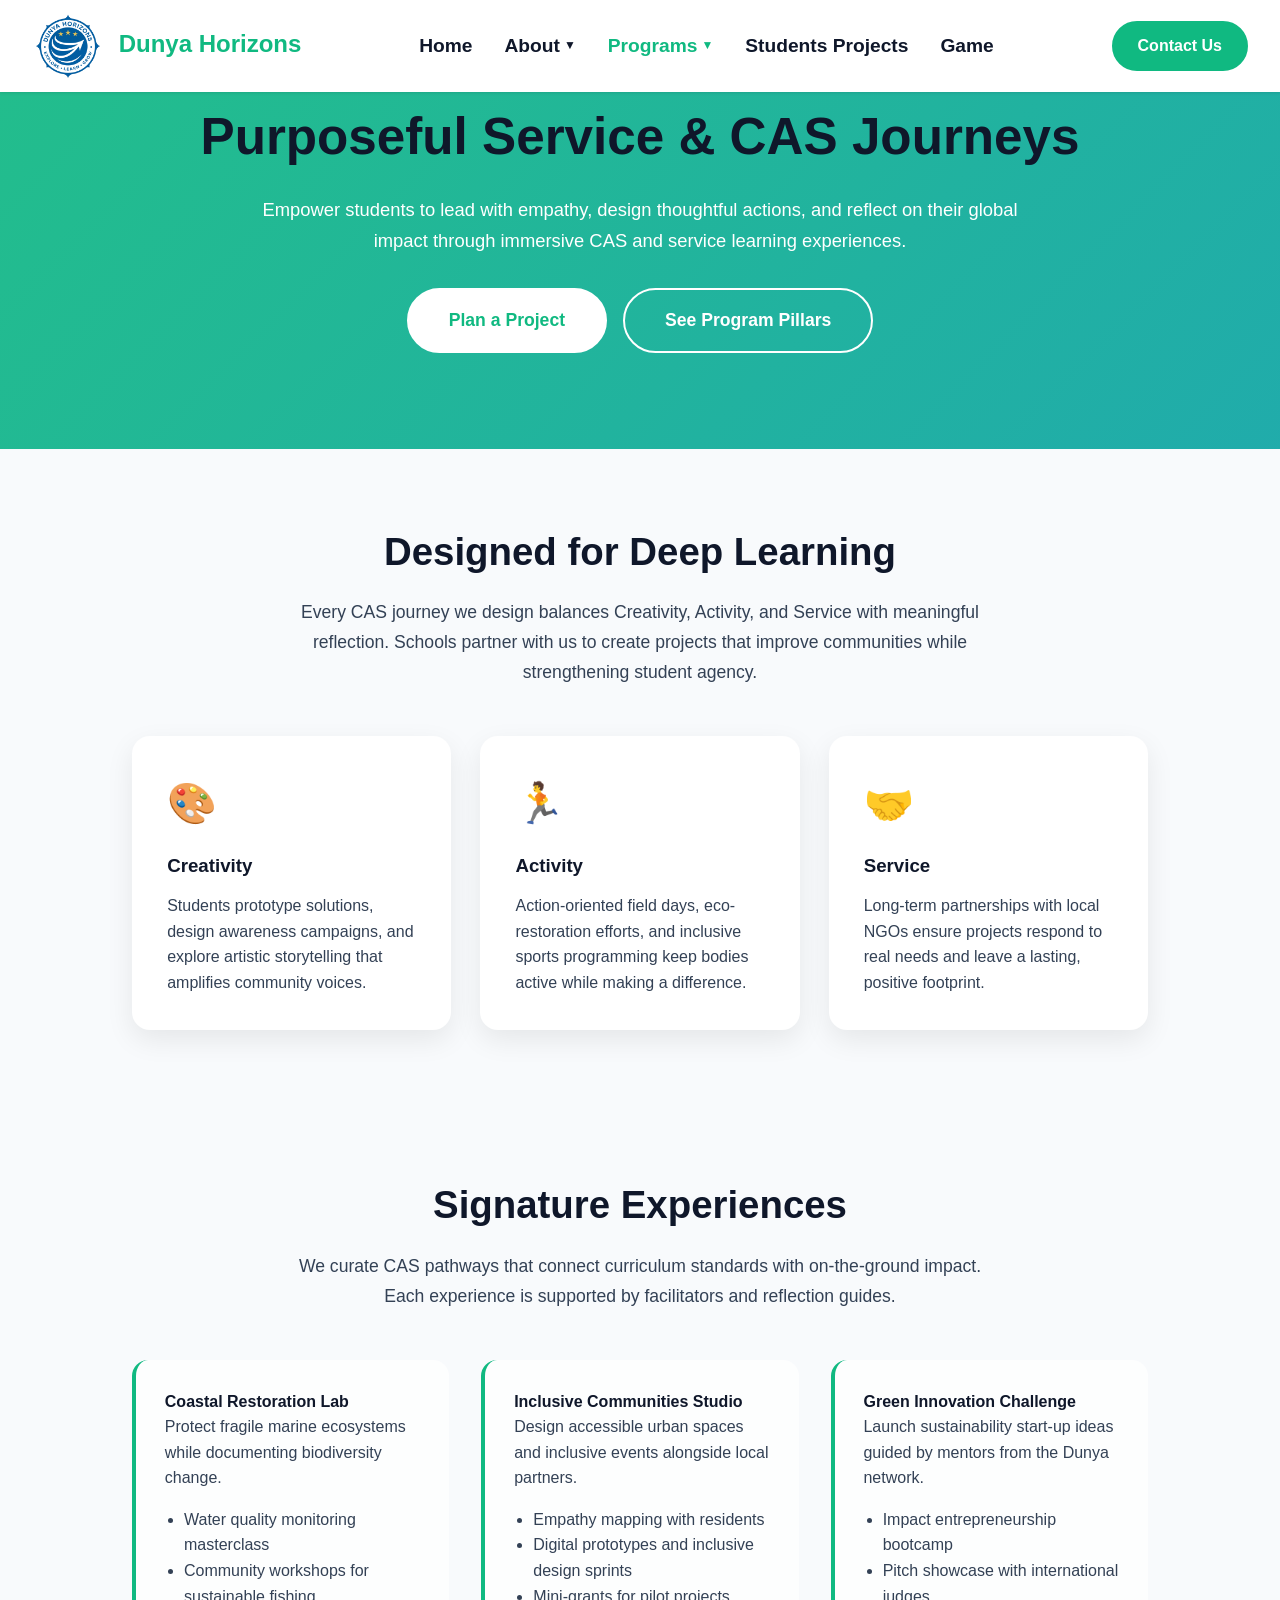
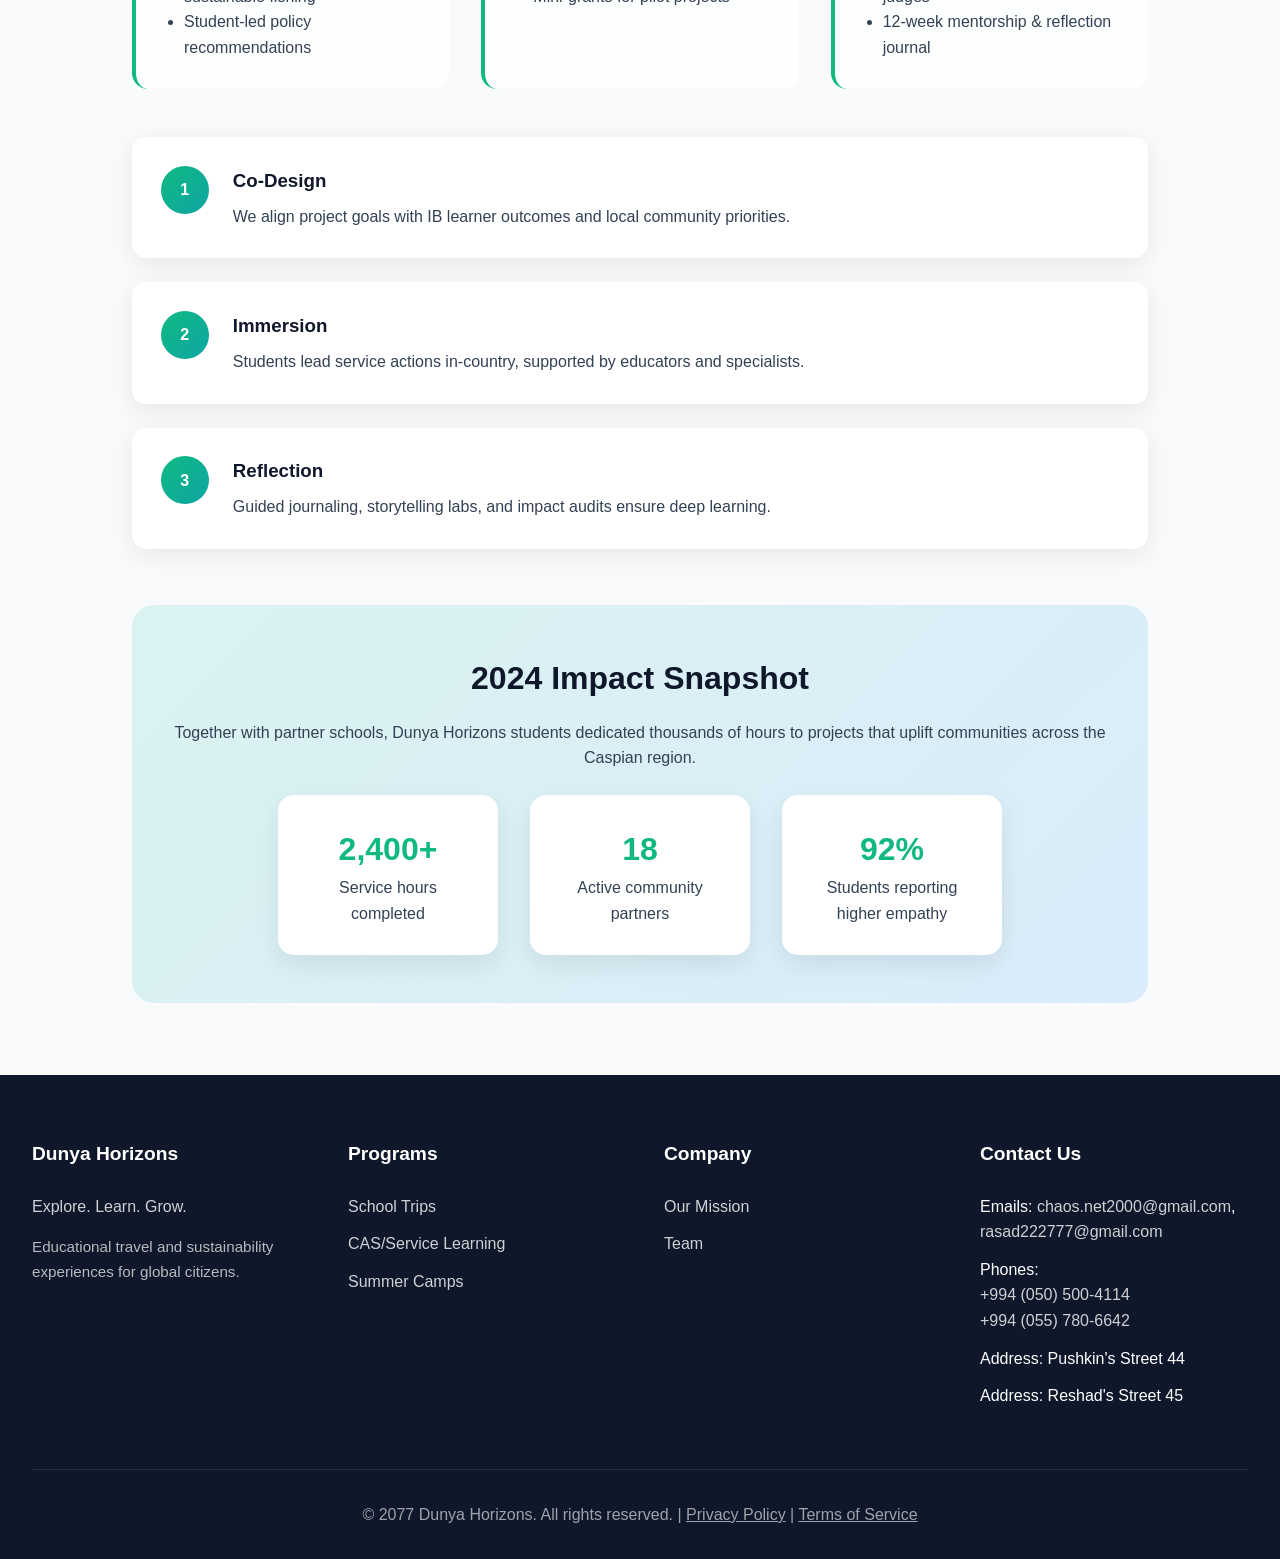
==== html/cas.html @ b31e770b "maybe last version 3" ====
<!DOCTYPE html>
<html lang="en">
<head>
    <meta charset="UTF-8">
    <meta name="viewport" content="width=device-width, initial-scale=1.0">
    <title>CAS & Service Learning - Dunya Horizons</title>
    <meta name="description" content="Discover impactful CAS and service learning journeys that connect students with meaningful community projects across the globe.">
    <link rel="stylesheet" href="css/nice.css">
    <link rel="icon" type="image/png" href="img/horizon.png">
    <style>
        body {
            background: var(--bg);
            font-family: 'Inter', sans-serif;
            margin: 0;
            color: var(--body);
        }

        .cas-hero {
            background: linear-gradient(135deg, rgba(16, 185, 129, 0.92), rgba(14, 165, 164, 0.92));
            color: var(--white);
            text-align: center;
            padding: 6rem 2rem;
        }

        .cas-hero h1 {
            font-size: clamp(2.4rem, 4vw, 3.2rem);
            margin-bottom: 1rem;
        }

        .cas-hero p {
            font-size: 1.15rem;
            max-width: 760px;
            margin: 0 auto 2rem;
            line-height: 1.7;
        }

        .cas-hero .cta-group {
            display: flex;
            flex-wrap: wrap;
            justify-content: center;
            gap: 1rem;
        }

        .cas-section {
            max-width: 1080px;
            margin: 0 auto;
            padding: 4.5rem 2rem;
        }

        .cas-section h2 {
            color: var(--heading);
            text-align: center;
            font-size: clamp(2rem, 3vw, 2.6rem);
            margin-bottom: 1rem;
        }

        .cas-section p.section-lead {
            text-align: center;
            max-width: 720px;
            margin: 0 auto 3rem;
            color: var(--body);
            font-size: 1.1rem;
            line-height: 1.7;
        }

        .pillars-grid {
            display: grid;
            grid-template-columns: repeat(auto-fit, minmax(260px, 1fr));
            gap: 1.8rem;
        }

        .pillar-card {
            background: var(--white);
            border-radius: 18px;
            box-shadow: 0 10px 28px rgba(0, 0, 0, 0.08);
            padding: 2.2rem;
            transition: transform 0.3s ease, box-shadow 0.3s ease;
        }

        .pillar-card:hover {
            transform: translateY(-6px);
            box-shadow: 0 14px 34px rgba(0, 0, 0, 0.12);
        }

        .pillar-card h3 {
            color: var(--heading);
            margin-bottom: 0.75rem;
        }

        .pillar-icon {
            font-size: 2.5rem;
            margin-bottom: 1rem;
        }

        .experience-grid {
            display: grid;
            grid-template-columns: repeat(auto-fit, minmax(280px, 1fr));
            gap: 2rem;
        }

        .experience-card {
            background: rgba(255, 255, 255, 0.8);
            border-left: 4px solid var(--primary);
            border-radius: 16px;
            padding: 1.8rem;
        }

        .experience-card h4 {
            margin-top: 0;
            color: var(--heading);
        }

        .experience-card ul {
            padding-left: 1.2rem;
            margin: 1rem 0 0;
        }

        .cas-timeline {
            margin-top: 3rem;
            display: grid;
            gap: 1.5rem;
        }

        .timeline-step {
            background: var(--white);
            border-radius: 14px;
            padding: 1.8rem;
            box-shadow: 0 6px 24px rgba(0, 0, 0, 0.08);
            display: flex;
            gap: 1.5rem;
            align-items: flex-start;
        }

        .timeline-number {
            width: 48px;
            height: 48px;
            border-radius: 50%;
            background: linear-gradient(135deg, var(--primary), var(--secondary));
            color: var(--white);
            display: grid;
            place-items: center;
            font-weight: 700;
            flex-shrink: 0;
        }

        .timeline-content h3 {
            margin: 0 0 0.5rem;
            color: var(--heading);
        }

        .impact-highlight {
            background: linear-gradient(135deg, rgba(0, 190, 160, 0.12), rgba(0, 132, 240, 0.12));
            border-radius: 22px;
            padding: 3rem 2rem;
            text-align: center;
            margin-top: 3.5rem;
        }

        .impact-highlight h3 {
            color: var(--heading);
            font-size: 2rem;
            margin-bottom: 1rem;
        }

        .impact-metrics {
            display: flex;
            flex-wrap: wrap;
            justify-content: center;
            gap: 2rem;
            margin-top: 1.5rem;
        }

        .metric {
            background: var(--white);
            border-radius: 16px;
            padding: 1.8rem;
            width: min(220px, 100%);
            box-shadow: 0 10px 26px rgba(0, 0, 0, 0.08);
        }

        .metric strong {
            display: block;
            font-size: 2rem;
            color: var(--primary);
        }

        @media (max-width: 768px) {
            .timeline-step {
                flex-direction: column;
                text-align: center;
            }

            .timeline-number {
                margin: 0 auto;
            }
        }
    </style>
</head>
<body>
    <header class="header" id="header">
        <div class="header-content">
            <a href="Nice.html#home" class="logo">
                <img src="img/horizon.png" alt="Dunya Horizons logo" class="logo-image">
                Dunya Horizons
            </a>
            <nav>
                <ul class="nav-menu" id="navMenu">
                    <li class="nav-item">
                        <a href="Nice.html#home" class="nav-link">Home</a>
                    </li>
                    <li class="nav-item">
                        <a href="mission.html" class="nav-link">
                            About
                            <span class="dropdown-arrow">▼</span>
                        </a>
                        <div class="dropdown">
                            <a href="mission.html">Our Mission</a>
                            <a href="team.html">Team</a>
                        </div>
                    </li>
                    <li class="nav-item">
                        <a href="cas.html" class="nav-link active">
                            Programs
                            <span class="dropdown-arrow">▼</span>
                        </a>
                        <div class="dropdown">
                            <a href="trips.html">School Trips</a>
                            <a href="cas.html" class="active">CAS/Service Learning</a>
                            <a href="camps.html">Summer Camps</a>
                        </div>
                    </li>
                    <li class="nav-item">
                        <a href="Nice.html#blog" class="nav-link">Students Projects</a>
                    </li>
                    <li class="nav-item">
                        <a href="game.html" class="nav-link">Game</a>
                    </li>
                </ul>
            </nav>

            <div class="nav-item contact-menu">
                <a href="contactus.html" class="contact-btn">
                    Contact Us
                </a>
            </div>

            <button class="burger" id="burger" aria-label="Toggle menu">
                <span></span>
                <span></span>
                <span></span>
            </button>
        </div>
    </header>

    <section class="cas-hero" id="hero">
        <h1>Purposeful Service & CAS Journeys</h1>
        <p>Empower students to lead with empathy, design thoughtful actions, and reflect on their global impact through immersive CAS and service learning experiences.</p>
        <div class="cta-group">
            <a href="contactus.html" class="btn-primary">Plan a Project</a>
            <a href="#pillars" class="btn-ghost">See Program Pillars</a>
        </div>
    </section>

    <section class="cas-section" id="overview">
        <h2>Designed for Deep Learning</h2>
        <p class="section-lead">Every CAS journey we design balances Creativity, Activity, and Service with meaningful reflection. Schools partner with us to create projects that improve communities while strengthening student agency.</p>
        <div class="pillars-grid" id="pillars">
            <div class="pillar-card">
                <div class="pillar-icon">🎨</div>
                <h3>Creativity</h3>
                <p>Students prototype solutions, design awareness campaigns, and explore artistic storytelling that amplifies community voices.</p>
            </div>
            <div class="pillar-card">
                <div class="pillar-icon">🏃</div>
                <h3>Activity</h3>
                <p>Action-oriented field days, eco-restoration efforts, and inclusive sports programming keep bodies active while making a difference.</p>
            </div>
            <div class="pillar-card">
                <div class="pillar-icon">🤝</div>
                <h3>Service</h3>
                <p>Long-term partnerships with local NGOs ensure projects respond to real needs and leave a lasting, positive footprint.</p>
            </div>
        </div>
    </section>

    <section class="cas-section" id="experiences">
        <h2>Signature Experiences</h2>
        <p class="section-lead">We curate CAS pathways that connect curriculum standards with on-the-ground impact. Each experience is supported by facilitators and reflection guides.</p>
        <div class="experience-grid">
            <div class="experience-card">
                <h4>Coastal Restoration Lab</h4>
                <p>Protect fragile marine ecosystems while documenting biodiversity change.</p>
                <ul>
                    <li>Water quality monitoring masterclass</li>
                    <li>Community workshops for sustainable fishing</li>
                    <li>Student-led policy recommendations</li>
                </ul>
            </div>
            <div class="experience-card">
                <h4>Inclusive Communities Studio</h4>
                <p>Design accessible urban spaces and inclusive events alongside local partners.</p>
                <ul>
                    <li>Empathy mapping with residents</li>
                    <li>Digital prototypes and inclusive design sprints</li>
                    <li>Mini-grants for pilot projects</li>
                </ul>
            </div>
            <div class="experience-card">
                <h4>Green Innovation Challenge</h4>
                <p>Launch sustainability start-up ideas guided by mentors from the Dunya network.</p>
                <ul>
                    <li>Impact entrepreneurship bootcamp</li>
                    <li>Pitch showcase with international judges</li>
                    <li>12-week mentorship & reflection journal</li>
                </ul>
            </div>
        </div>

        <div class="cas-timeline">
            <div class="timeline-step">
                <div class="timeline-number">1</div>
                <div class="timeline-content">
                    <h3>Co-Design</h3>
                    <p>We align project goals with IB learner outcomes and local community priorities.</p>
                </div>
            </div>
            <div class="timeline-step">
                <div class="timeline-number">2</div>
                <div class="timeline-content">
                    <h3>Immersion</h3>
                    <p>Students lead service actions in-country, supported by educators and specialists.</p>
                </div>
            </div>
            <div class="timeline-step">
                <div class="timeline-number">3</div>
                <div class="timeline-content">
                    <h3>Reflection</h3>
                    <p>Guided journaling, storytelling labs, and impact audits ensure deep learning.</p>
                </div>
            </div>
        </div>

        <div class="impact-highlight">
            <h3>2024 Impact Snapshot</h3>
            <p>Together with partner schools, Dunya Horizons students dedicated thousands of hours to projects that uplift communities across the Caspian region.</p>
            <div class="impact-metrics">
                <div class="metric">
                    <strong>2,400+</strong>
                    Service hours completed
                </div>
                <div class="metric">
                    <strong>18</strong>
                    Active community partners
                </div>
                <div class="metric">
                    <strong>92%</strong>
                    Students reporting higher empathy
                </div>
            </div>
        </div>
    </section>

    <footer>
        <div class="container">
            <div class="footer-content">
                <div class="footer-section">
                    <h3>Dunya Horizons</h3>
                    <p style="color: rgba(255,255,255,0.8); margin-bottom: 1rem;">Explore. Learn. Grow.</p>
                    <p style="color: rgba(255,255,255,0.7); font-size: 0.95rem;">Educational travel and sustainability experiences for global citizens.</p>
                </div>
                <div class="footer-section">
                    <h3>Programs</h3>
                    <ul class="footer-links">
                        <li><a href="trips.html">School Trips</a></li>
                        <li><a href="cas.html">CAS/Service Learning</a></li>
                        <li><a href="camps.html">Summer Camps</a></li>
                    </ul>
                </div>
                <div class="footer-section">
                    <h3>Company</h3>
                    <ul class="footer-links">
                        <li><a href="mission.html">Our Mission</a></li>
                        <li><a href="team.html">Team</a></li>
                    </ul>
                </div>
                <div class="footer-section">
                    <h3>Contact Us</h3>
                    <ul class="footer-links">
                        <li>Emails: <a href="mailto:chaos.net2000@gmail.com">chaos.net2000@gmail.com</a>,
                            <a href="mailto:rasad222777@gmail.com">rasad222777@gmail.com</a></li>
                        <li>Phones:<br><a href="tel:+9940505004114">+994 (050) 500-4114</a><br>
                            <a href="tel:+9940557806642">+994 (055) 780-6642</a></li>
                        <li>Address: Pushkin's Street 44</li>
                        <li>Address: Reshad's Street 45</li>
                    </ul>
                </div>
            </div>
            <div class="footer-bottom">
                <p>&copy; 2077 Dunya Horizons. All rights reserved. | <a href="Nice.html#privacy" style="color: inherit;">Privacy Policy</a> | <a href="Nice.html#terms" style="color: inherit;">Terms of Service</a></p>
            </div>
        </div>
    </footer>

    <script>
        const burger = document.getElementById('burger');
        const navMenu = document.getElementById('navMenu');
        const navItems = document.querySelectorAll('.nav-item');

        burger.addEventListener('click', () => {
            navMenu.classList.toggle('active');
        });

        navItems.forEach(item => {
            const link = item.querySelector('.nav-link');
            if (link && link.querySelector('.dropdown-arrow')) {
                link.addEventListener('click', (e) => {
                    if (window.innerWidth <= 768) {
                        e.preventDefault();
                        item.classList.toggle('mobile-open');
                    }
                });
            }
        });

        const header = document.getElementById('header');
        window.addEventListener('scroll', () => {
            if (window.scrollY > 50) {
                header.classList.add('scrolled');
            } else {
                header.classList.remove('scrolled');
            }
        });

        const sections = document.querySelectorAll('section[id]');
        const navLinks = document.querySelectorAll('.nav-link');

        window.addEventListener('scroll', () => {
            let current = '';
            sections.forEach(section => {
                const sectionTop = section.offsetTop;
                const sectionHeight = section.clientHeight;
                if (window.scrollY >= (sectionTop - 200)) {
                    current = section.getAttribute('id');
                }
            });

            navLinks.forEach(link => {
                if (link.getAttribute('href')?.startsWith('#')) {
                    link.classList.remove('active');
                    if (link.getAttribute('href') === `#${current}`) {
                        link.classList.add('active');
                    }
                }
            });
        });
    </script>
</body>
</html>
---- html/css/nice.css ----
* {
            margin: 0;
            padding: 0;
            box-sizing: border-box;
        }

        :root {
            --primary: #10B981;
            --secondary: #0EA5A4;
            --heading: #0F172A;
            --body: #334155;
            --bg: #F8FAFC;
            --white: #ffffff;
        }

        body {
            font-family: 'Inter', -apple-system, BlinkMacSystemFont, sans-serif;
            color: var(--body);
            background: var(--bg);
            line-height: 1.6;
            overflow-x: hidden;
        }

        h1, h2, h3, h4 {
            font-family: 'Poppins', sans-serif;
            color: var(--heading);
            font-weight: 800;
        }

        /* Header */
        .header {
            position: fixed;
            top: 0;
            left: 0;
            right: 0;
            height: 92px;
            background: var(--white);
            z-index: 1000;
            transition: all 0.3s ease;
            box-shadow: 0 1px 3px rgba(0,0,0,0.1);
        }

        .header.scrolled {
            height: 84px;
            background: rgba(255,255,255,0.95);
            backdrop-filter: blur(10px);
        }

        .header-content {
            max-width: 1280px;
            margin: 0 auto;
            padding: 0 2rem;
            height: 100%;
            display: flex;
            align-items: center;
            justify-content: space-between;
        }

        .logo {
            font-size: 1.5rem;
            font-weight: 700;
            color: var(--primary);
            text-decoration: none;
            font-family: 'Poppins', sans-serif;
        }

        .nav-menu {
            display: flex;
            gap: 2rem;
            list-style: none;
            align-items: center;
        }

        .nav-item {
            position: relative;
        }

        .nav-link {
            color: var(--heading);
            text-decoration: none;
            padding: 0.5rem 0;
            display: flex;
            align-items: center;
            gap: 0.25rem;
            transition: color 0.2s;
            font-weight: 650;
            font-size: 1.2rem;
        }

        .nav-link:hover, .nav-link:focus {
            color: var(--primary);
            outline: none;
        }

        .nav-link.active {
            color: var(--primary);
        }

        .dropdown-arrow {
            font-size: 0.75rem;
            transition: transform 0.2s;
        }

        .nav-item:hover .dropdown-arrow {
            transform: rotate(180deg);
        }

        .dropdown {
            position: absolute;
            top: 100%;
            left: 0;
            background: var(--white);
            min-width: 220px;
            padding: 0.5rem 0;
            border-radius: 8px;
            box-shadow: 0 10px 40px rgba(0,0,0,0.15);
            opacity: 0;
            visibility: hidden;
            transform: translateY(-10px);
            transition: all 0.2s ease;
            margin-top: 1rem;
        }

        .nav-item:hover .dropdown,
        .nav-item:focus-within .dropdown {
            opacity: 1;
            visibility: visible;
            transform: translateY(0);
        }

        .dropdown a {
            display: block;
            padding: 0.75rem 1.25rem;
            color: var(--body);
            text-decoration: none;
            transition: all 0.15s;
            font-size: 1.55rem;
        }

        .dropdown a:hover,
        .dropdown a:focus {
            background: var(--bg);
            color: var(--primary);
            outline: none;
        }

        .contact-btn {
            background: var(--primary);
            color: var(--white);
            padding: 0.65rem 1.5rem;
            border-radius: 50px;
            text-decoration: none;
            font-weight: 600;
            transition: all 0.2s;
            border: 2px solid var(--primary);
            display: flex;
            align-items: center;
            gap: 0.35rem;
        }

        .contact-btn:hover {
            background: transparent;
            color: var(--primary);
            transform: translateY(-2px);
        }

        .contact-menu:hover .contact-btn {
            background: transparent;
            color: var(--primary);
            transform: translateY(-2px);
        }

        .contact-menu .dropdown a {
            overflow-wrap: anywhere;
        }

        .burger {
            display: none;
            flex-direction: column;
            gap: 5px;
            background: none;
            border: none;
            cursor: pointer;
            padding: 0.5rem;
        }

        .burger span {
            width: 25px;
            height: 3px;
            background: var(--heading);
            border-radius: 3px;
            transition: all 0.3s;
        }

        /* Hero Section */
        .hero {
            margin-top: 72px;
            height: 90vh;
            position: relative;
            display: flex;
            align-items: center;
            justify-content: center;
            overflow: hidden;
            background: linear-gradient(135deg, #0EA5A4 0%, #10B981 100%);
        }

        .hero-bg {
            position: absolute;
            top: 0;
            left: 0;
            width: 100%;
            height: 100%;
            object-fit: cover;
            opacity: 0.3;
        }

        .hero-overlay {
            position: absolute;
            top: 0;
            left: 0;
            width: 100%;
            height: 100%;
            background: linear-gradient(135deg, rgba(14,165,164,0.85) 0%, rgba(16,185,129,0.85) 100%);
        }

        .hero-content {
            position: relative;
            z-index: 2;
            text-align: center;
            max-width: 900px;
            padding: 2rem;
            animation: fadeInUp 1s ease;
        }

        @keyframes fadeInUp {
            from {
                opacity: 0;
                transform: translateY(30px);
            }
            to {
                opacity: 1;
                transform: translateY(0);
            }
        }

        .hero h1 {
            font-size: 4rem;
            color: var(--white);
            margin-bottom: 1rem;
            font-weight: 700;
            line-height: 1.1;
        }

        .hero-subtitle {
            font-size: 1.5rem;
            color: rgba(255,255,255,0.95);
            margin-bottom: 2.5rem;
            font-weight: 400;
        }

        .hero-cta {
            display: flex;
            gap: 1.5rem;
            justify-content: center;
            flex-wrap: wrap;
        }

        .btn-primary {
            background: var(--white);
            color: var(--primary);
            padding: 1rem 2.5rem;
            border-radius: 50px;
            text-decoration: none;
            font-weight: 700;
            transition: all 0.3s;
            border: 2px solid var(--white);
            font-size: 1.1rem;
        }

        .btn-primary:hover {
            transform: translateY(-3px);
            box-shadow: 0 10px 30px rgba(0,0,0,0.2);
        }

        .btn-ghost {
            background: transparent;
            color: var(--white);
            padding: 1rem 2.5rem;
            border-radius: 50px;
            text-decoration: none;
            font-weight: 700;
            transition: all 0.3s;
            border: 2px solid var(--white);
            font-size: 1.1rem;
        }

        .btn-ghost:hover {
            background: var(--white);
            color: var(--primary);
        }

        .scroll-indicator {
            position: absolute;
            bottom: 2rem;
            left: 50%;
            transform: translateX(-50%);
            animation: bounce 2s infinite;
            cursor: pointer;
        }

        @keyframes bounce {
            0%, 20%, 50%, 80%, 100% { transform: translateX(-50%) translateY(0); }
            40% { transform: translateX(-50%) translateY(-10px); }
            60% { transform: translateX(-50%) translateY(-5px); }
        }

        .scroll-indicator svg {
            width: 30px;
            height: 30px;
            stroke: var(--white);
        }

        /* Container */
        .container {
            max-width: 1280px;
            margin: 0 auto;
            padding: 0 2rem;
        }

        section {
            padding: 5rem 0;
        }

        .section-header {
            text-align: center;
            margin-bottom: 3rem;
        }

        .section-header h2 {
            font-size: 2.5rem;
            margin-bottom: 1rem;
        }

        .section-header p {
            font-size: 1.2rem;
            color: var(--body);
            max-width: 700px;
            margin: 0 auto;
        }

        /* Programs Grid */
        .programs-grid {
            display: grid;
            grid-template-columns: repeat(auto-fit, minmax(350px, 1fr));
            gap: 2rem;
        }

        .program-card {
            background: var(--white);
            padding: 2rem;
            border-radius: 16px;
            box-shadow: 0 4px 20px rgba(0,0,0,0.08);
            transition: all 0.3s;
            border: 2px solid transparent;
        }

        .program-card:hover {
            transform: translateY(-5px);
            box-shadow: 0 10px 40px rgba(0,0,0,0.12);
            border-color: var(--primary);
        }

        .program-icon {
            width: 60px;
            height: 60px;
            background: linear-gradient(135deg, var(--primary), var(--secondary));
            border-radius: 12px;
            display: flex;
            align-items: center;
            justify-content: center;
            margin-bottom: 1.5rem;
            font-size: 1.8rem;
        }

        .program-card h3 {
            font-size: 1.5rem;
            margin-bottom: 1rem;
        }

        .program-card p {
            color: var(--body);
            margin-bottom: 1.5rem;
            line-height: 1.7;
        }

        .learn-more {
            color: var(--primary);
            text-decoration: none;
            font-weight: 600;
            display: inline-flex;
            align-items: center;
            gap: 0.5rem;
            transition: gap 0.2s;
        }

        .learn-more:hover {
            gap: 0.75rem;
        }

        /* How It Works */
        .steps-grid {
            display: grid;
            grid-template-columns: repeat(auto-fit, minmax(250px, 1fr));
            gap: 2.5rem;
            margin-top: 3rem;
        }

        .step {
            text-align: center;
            position: relative;
        }

        .step-number {
            width: 70px;
            height: 70px;
            background: linear-gradient(135deg, var(--primary), var(--secondary));
            color: var(--white);
            border-radius: 50%;
            display: flex;
            align-items: center;
            justify-content: center;
            font-size: 2rem;
            font-weight: 700;
            margin: 0 auto 1.5rem;
        }

        .step h3 {
            font-size: 1.4rem;
            margin-bottom: 1rem;
        }

        /* Impact Numbers */
        .impact-stats {
            display: grid;
            grid-template-columns: repeat(auto-fit, minmax(200px, 1fr));
            gap: 3rem;
            text-align: center;
        }

        .stat {
            padding: 2rem;
        }

        .stat-number {
            font-size: 3.5rem;
            font-weight: 700;
            color: var(--primary);
            display: block;
            margin-bottom: 0.5rem;
        }

        .stat-label {
            font-size: 1.1rem;
            color: var(--body);
            font-weight: 500;
        }

        /* Testimonials */
        .testimonials-slider {
            max-width: 900px;
            margin: 0 auto;
            position: relative;
        }

        .testimonial {
            background: var(--white);
            padding: 3rem;
            border-radius: 16px;
            box-shadow: 0 4px 20px rgba(0,0,0,0.08);
            text-align: center;
        }

        .testimonial-text {
            font-size: 1.2rem;
            font-style: italic;
            margin-bottom: 2rem;
            line-height: 1.8;
        }

        .testimonial-author {
            display: flex;
            align-items: center;
            justify-content: center;
            gap: 1rem;
        }

        .author-avatar {
            width: 60px;
            height: 60px;
            border-radius: 50%;
            background: linear-gradient(135deg, var(--primary), var(--secondary));
            display: flex;
            align-items: center;
            justify-content: center;
            color: var(--white);
            font-size: 1.5rem;
            font-weight: 700;
        }

        .author-info strong {
            display: block;
            color: var(--heading);
            font-weight: 600;
        }

        .author-info span {
            color: var(--body);
            font-size: 0.95rem;
        }

        /* Partners */
        .partners-grid {
            display: flex;
            justify-content: center;
            align-items: center;
            gap: 3rem;
            flex-wrap: wrap;
            filter: grayscale(100%);
            opacity: 0.6;
            transition: all 0.3s;
        }

        .partners-grid:hover {
            filter: grayscale(0%);
            opacity: 1;
        }

        .partner-logo {
            font-size: 2rem;
            font-weight: 700;
            color: var(--body);
        }
        /* Blog Highlights */
        .blog-grid {
            display: grid;
            grid-template-columns: repeat(auto-fit, minmax(300px, 1fr));
            gap: 2rem;
        }

        .blog-card {
            background: var(--white);
            border-radius: 16px;
            overflow: hidden;
            box-shadow: 0 4px 20px rgba(0,0,0,0.08);
            transition: all 0.3s;
        }

        .blog-card:hover {
            transform: translateY(-5px);
            box-shadow: 0 10px 40px rgba(0,0,0,0.12);
        }

        .blog-image {
            width: 100%;
            height: 200px;
            background: linear-gradient(135deg, var(--primary), var(--secondary));
            display: flex;
            align-items: center;
            justify-content: center;
            font-size: 3rem;
        }

        .blog-content {
            padding: 1.5rem;
        }

        .blog-tag {
            display: inline-block;
            padding: 0.25rem 0.75rem;
            background: var(--bg);
            color: var(--primary);
            border-radius: 20px;
            font-size: 0.85rem;
            font-weight: 600;
            margin-bottom: 1rem;
        }

        .blog-card h3 {
            font-size: 1.3rem;
            margin-bottom: 0.75rem;
        }

        .blog-card p {
            color: var(--body);
            margin-bottom: 1rem;
        }

        .blog-meta {
            font-size: 0.9rem;
            color: #94a3b8;
        }

        /* Contact Form */
        .contact-section {
            background: linear-gradient(135deg, var(--primary), var(--secondary));
            color: var(--white);
        }

        .contact-section h2,
        .contact-section p {
            color: var(--white);
        }

        .contact-direct {
            margin-top: 1rem;
            font-weight: 600;
        }

        .contact-direct a {
            color: var(--white);
            text-decoration: underline;
            word-break: break-all;
        }

        .contact-direct a:hover,
        .contact-direct a:focus {
            color: #d1fae5;
        }

        .contact-page-hero {
            margin-top: 92px;
            padding: 160px 0 96px;
            background: linear-gradient(135deg, #0EA5A4 0%, #10B981 100%);
            color: var(--white);
        }

        .contact-page-hero .container {
            max-width: 960px;
        }

        .contact-page-hero h1 {
            color: var(--white);
            font-size: 2.75rem;
            margin-bottom: 1.5rem;
        }

        .contact-page-hero p {
            color: rgba(255,255,255,0.85);
            font-size: 1.15rem;
            margin-bottom: 2.5rem;
        }

        .contact-page-tag {
            display: inline-block;
            padding: 0.35rem 1rem;
            border-radius: 999px;
            border: 1px solid rgba(255,255,255,0.6);
            font-weight: 600;
            text-transform: uppercase;
            letter-spacing: 0.1em;
            font-size: 0.75rem;
            margin-bottom: 1.5rem;
        }

        .contact-links-grid {
            display: grid;
            grid-template-columns: repeat(auto-fit, minmax(220px, 1fr));
            gap: 1.5rem;
        }

        .contact-link-card {
            background: rgba(255,255,255,0.15);
            border: 1px solid rgba(255,255,255,0.3);
            border-radius: 16px;
            padding: 1.5rem;
            text-decoration: none;
            color: var(--white);
            transition: transform 0.2s ease, background 0.2s ease;
        }

        .contact-link-card:hover,
        .contact-link-card:focus {
            transform: translateY(-4px);
            background: rgba(255,255,255,0.25);
            color: var(--white);
        }

        .contact-link-title {
            font-size: 0.95rem;
            opacity: 0.85;
            display: block;
            margin-bottom: 0.25rem;
        }

        .contact-link-value {
            font-size: 1.25rem;
            font-weight: 700;
            word-break: break-word;
        }

        .contact-details-section {
            background: var(--white);
            padding: 80px 0;
        }

        .contact-details-grid {
            display: grid;
            grid-template-columns: repeat(auto-fit, minmax(220px, 1fr));
            gap: 2rem;
        }

        .detail-card {
            background: var(--bg);
            border-radius: 16px;
            padding: 2rem;
            border: 1px solid #e2e8f0;
            box-shadow: 0 10px 30px rgba(15,23,42,0.08);
        }

        .detail-card h3 {
            margin-bottom: 0.75rem;
            color: var(--heading);
        }

        .detail-card p,
        .detail-card a {
            color: var(--body);
            font-size: 1.05rem;
            line-height: 1.6;
            text-decoration: none;
        }

        .detail-card a:hover,
        .detail-card a:focus {
            color: var(--primary);
        }

        .contact-form {
            max-width: 700px;
            margin: 2rem auto 0;
            background: var(--white);
            padding: 3rem;
            border-radius: 16px;
        }

        .form-group {
            margin-bottom: 1.5rem;
        }

        .form-group label {
            display: block;
            margin-bottom: 0.5rem;
            color: var(--heading);
            font-weight: 600;
        }

        .form-group input,
        .form-group select,
        .form-group textarea {
            width: 100%;
            padding: 0.875rem;
            border: 2px solid #e2e8f0;
            border-radius: 8px;
            font-family: inherit;
            font-size: 1rem;
            transition: border-color 0.2s;
        }

        .form-group input:focus,
        .form-group select:focus,
        .form-group textarea:focus {
            outline: none;
            border-color: var(--primary);
        }

        .form-group textarea {
            resize: vertical;
            min-height: 120px;
        }

        .submit-btn {
            background: var(--primary);
            color: var(--white);
            padding: 1rem 3rem;
            border: none;
            border-radius: 50px;
            font-weight: 700;
            font-size: 1.1rem;
            cursor: pointer;
            transition: all 0.3s;
            width: 100%;
        }

        .submit-btn:hover {
            background: var(--secondary);
            transform: translateY(-2px);
            box-shadow: 0 10px 30px rgba(16,185,129,0.3);
        }

        .form-message {
            margin-top: 1rem;
            padding: 1rem;
            border-radius: 8px;
            text-align: center;
            display: none;
        }

        .form-message.success {
            background: #d1fae5;
            color: #065f46;
            display: block;
        }

        .form-message.error {
            background: #fee2e2;
            color: #991b1b;
            display: block;
        }

        /* Footer */
        footer {
            background: var(--heading);
            color: var(--white);
            padding: 4rem 0 2rem;
        }

        .footer-content {
            display: grid;
            grid-template-columns: repeat(auto-fit, minmax(250px, 1fr));
            gap: 3rem;
            margin-bottom: 3rem;
        }

        .footer-section h3 {
            color: var(--white);
            margin-bottom: 1.5rem;
            font-size: 1.2rem;
        }

        .footer-links {
            list-style: none;
        }

        .footer-links li {
            margin-bottom: 0.75rem;
        }

        .footer-links a {
            color: rgba(255,255,255,0.8);
            text-decoration: none;
            transition: color 0.2s;
        }

        .footer-links a:hover {
            color: var(--primary);
        }

        .social-links {
            display: flex;
            gap: 1rem;
            margin-top: 1rem;
        }

        .social-link {
            width: 40px;
            height: 40px;
            background: rgba(255,255,255,0.1);
            border-radius: 50%;
            display: flex;
            align-items: center;
            justify-content: center;
            color: var(--white);
            text-decoration: none;
            transition: all 0.3s;
        }

        .social-link:hover {
            background: var(--primary);
            transform: translateY(-3px);
        }

        .footer-bottom {
            border-top: 1px solid rgba(255,255,255,0.1);
            padding-top: 2rem;
            text-align: center;
            color: rgba(255,255,255,0.6);
        }

        /* Responsive */
        @media (max-width: 1024px) {
            .hero h1 {
                font-size: 3rem;
            }

            .hero-subtitle {
                font-size: 1.3rem;
            }
        }

        @media (max-width: 768px) {
            .burger {
                display: flex;
            }

            .nav-menu {
                position: fixed;
                top: 72px;
                left: -100%;
                width: 100%;
                height: calc(100vh - 72px);
                background: var(--white);
                flex-direction: column;
                align-items: flex-start;
                padding: 2rem;
                transition: left 0.3s;
                overflow-y: auto;
                gap: 0;
            }

            .nav-menu.active {
                left: 0;
            }

            .nav-item {
                width: 100%;
                border-bottom: 1px solid var(--bg);
                padding: 1rem 0;
            }

            .dropdown {
                position: static;
                opacity: 1;
                visibility: visible;
                transform: none;
                box-shadow: none;
                margin-top: 0.5rem;
                display: none;
                padding-left: 1rem;
            }

            .nav-item.mobile-open .dropdown {
                display: block;
            }

            .hero h1 {
                font-size: 2.5rem;
            }

            .hero-subtitle {
                font-size: 1.1rem;
            }

            .hero-cta {
                flex-direction: column;
            }

            .section-header h2 {
                font-size: 2rem;
            }

            .programs-grid,
            .blog-grid {
                grid-template-columns: 1fr;
            }

            .contact-form {
                padding: 2rem 1.5rem;
            }
        }

        @media (max-width: 480px) {
            .hero h1 {
                font-size: 2rem;
            }

            .stat-number {
                font-size: 2.5rem;
            }

            .testimonial {
                padding: 2rem 1.5rem;
            }
        }
        /* Logo image next to the site name */
        .logo-image {
            height: 72px;
            width: auto;
            margin-right: 0.5rem;
            vertical-align: middle;
        }
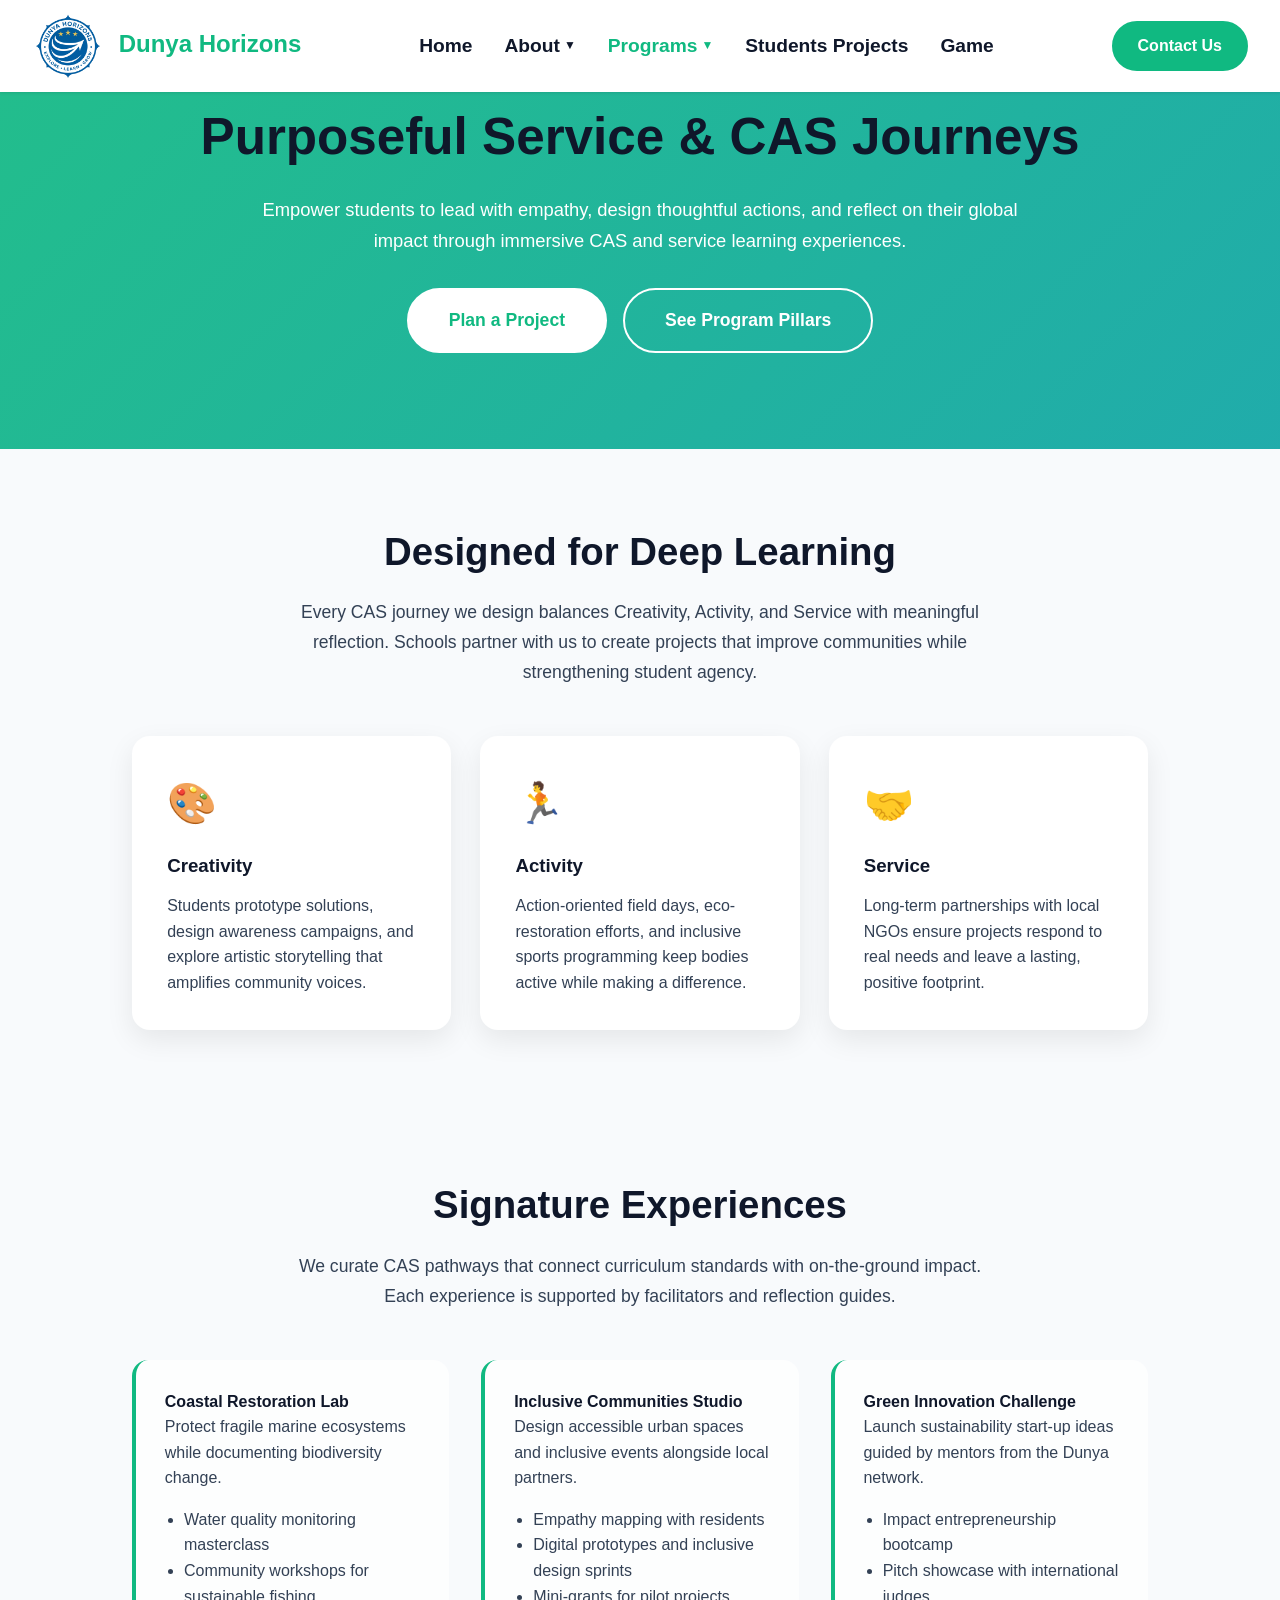
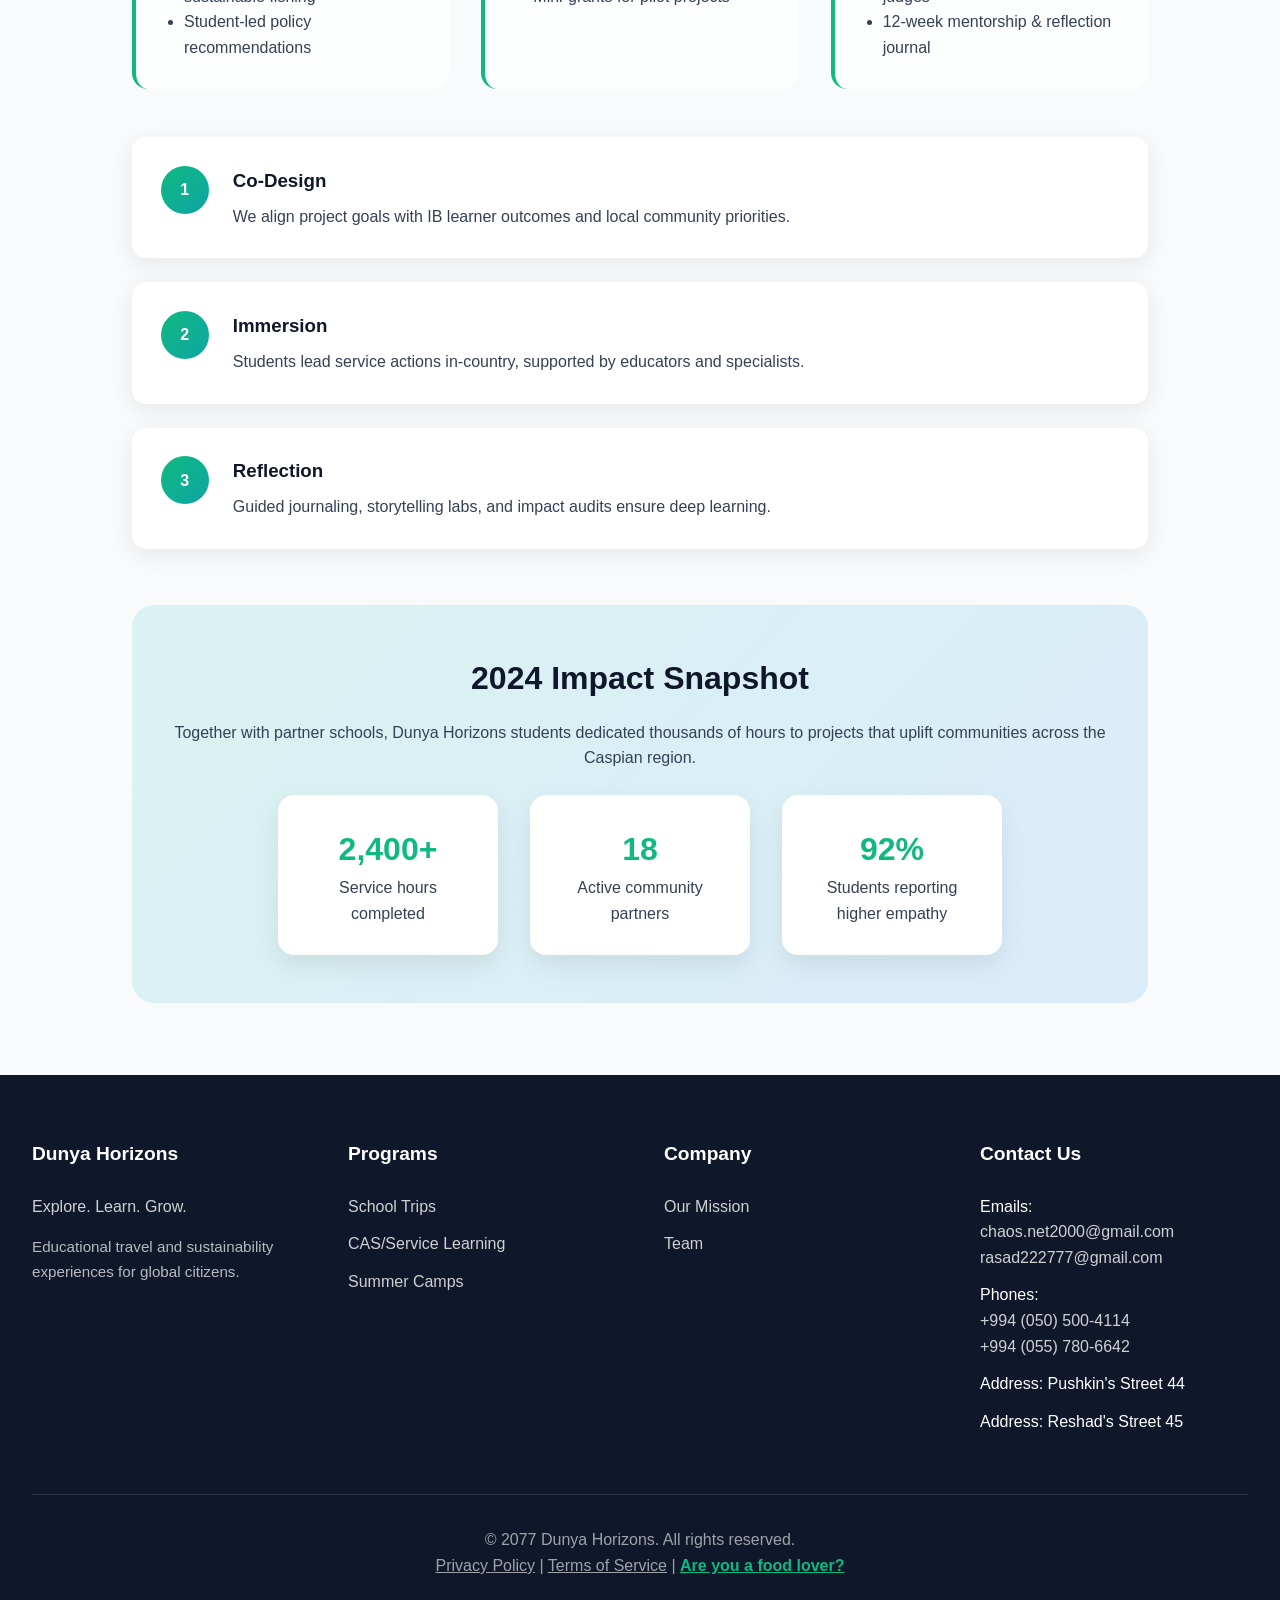
==== commit 37d24549: "last version Finaly))" ====
--- a/html/cas.html
+++ b/html/cas.html
@@ -386,7 +386,7 @@
                 <div class="footer-section">
                     <h3>Contact Us</h3>
                     <ul class="footer-links">
-                        <li>Emails: <a href="mailto:chaos.net2000@gmail.com">chaos.net2000@gmail.com</a>,
+                        <li>Emails: <br><a href="mailto:chaos.net2000@gmail.com">chaos.net2000@gmail.com</br></a>
                             <a href="mailto:rasad222777@gmail.com">rasad222777@gmail.com</a></li>
                         <li>Phones:<br><a href="tel:+9940505004114">+994 (050) 500-4114</a><br>
                             <a href="tel:+9940557806642">+994 (055) 780-6642</a></li>
@@ -396,8 +396,13 @@
                 </div>
             </div>
             <div class="footer-bottom">
-                <p>&copy; 2077 Dunya Horizons. All rights reserved. | <a href="Nice.html#privacy" style="color: inherit;">Privacy Policy</a> | <a href="Nice.html#terms" style="color: inherit;">Terms of Service</a></p>
-            </div>
+                <p>
+                &copy; 2077 Dunya Horizons. All rights reserved. <br>
+                <a href="Nice.html#privacy" style="color: inherit;">Privacy Policy</a> |
+                <a href="Nice.html#terms" style="color: inherit;">Terms of Service</a> |
+                <a href="food.html" style="color: var(--primary); font-weight: 600;">Are you a food lover?</a>
+                </p> 
+           </div>
         </div>
     </footer>
 
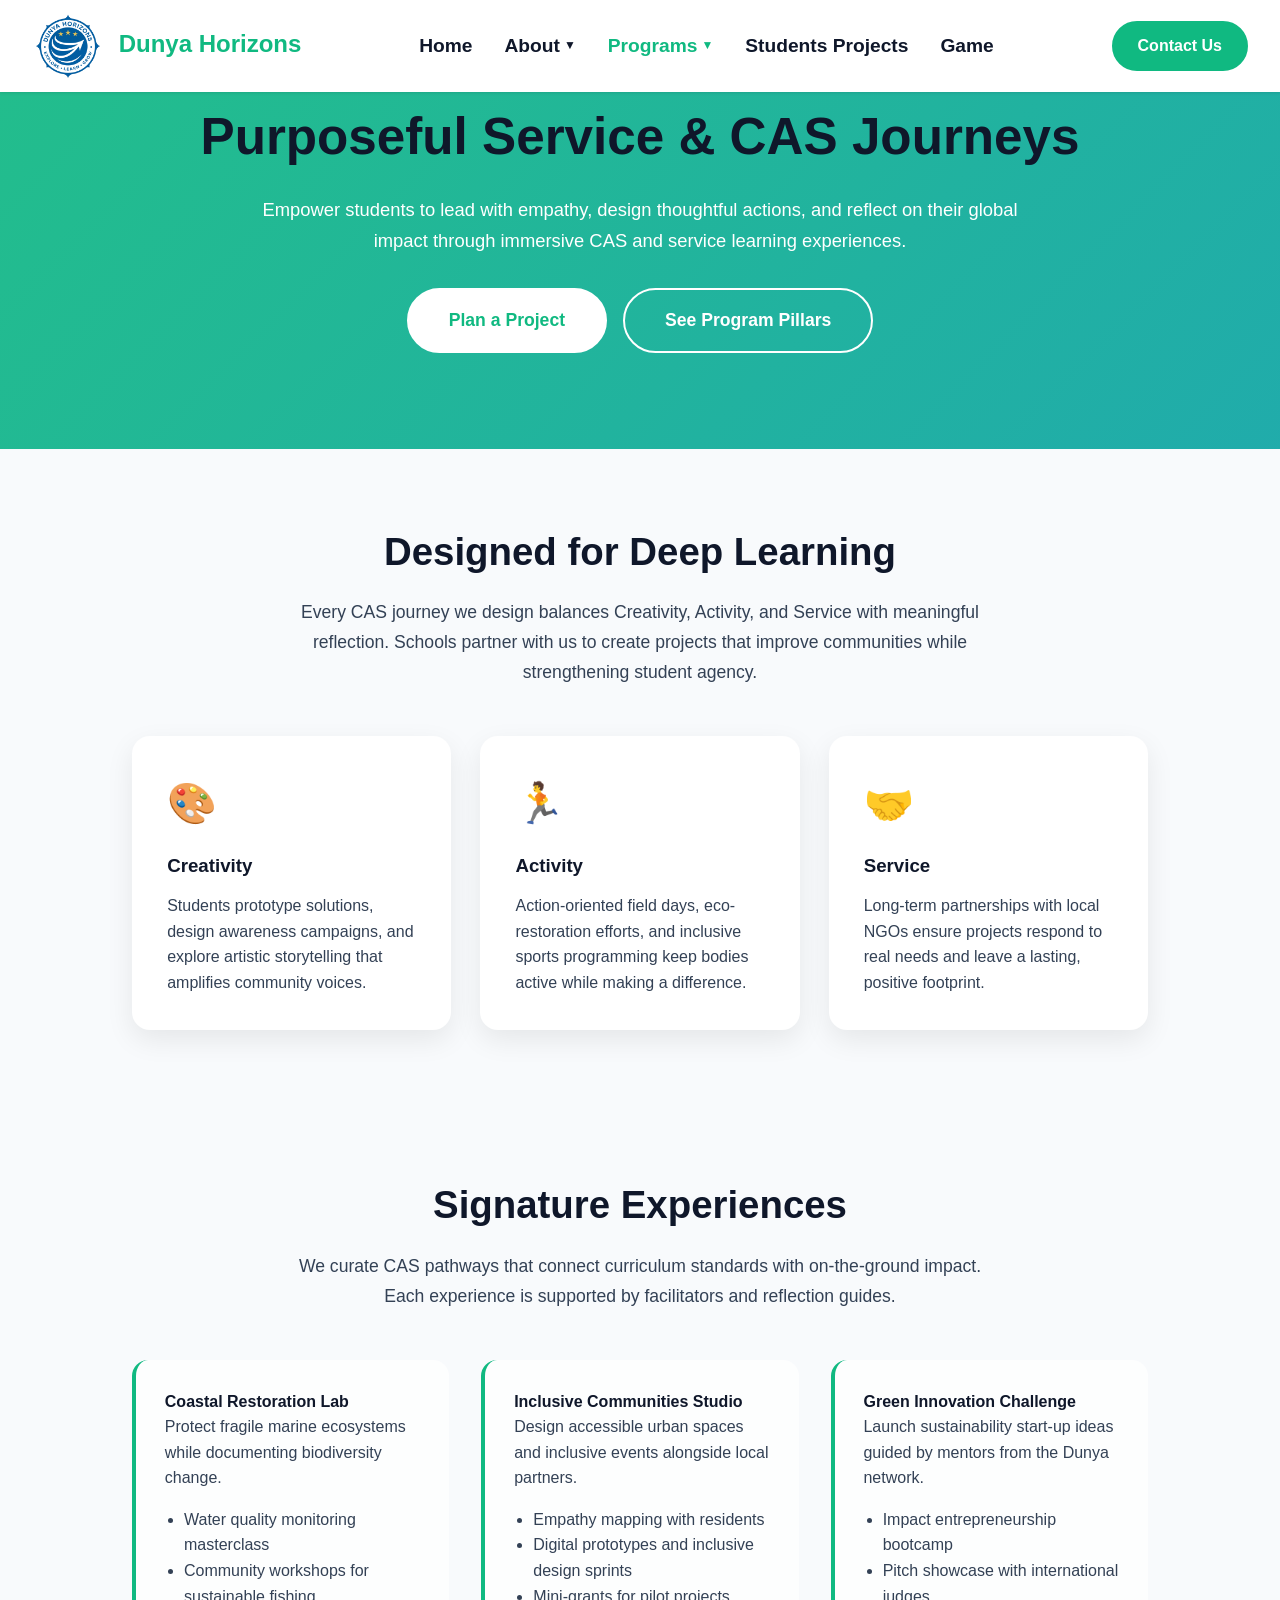
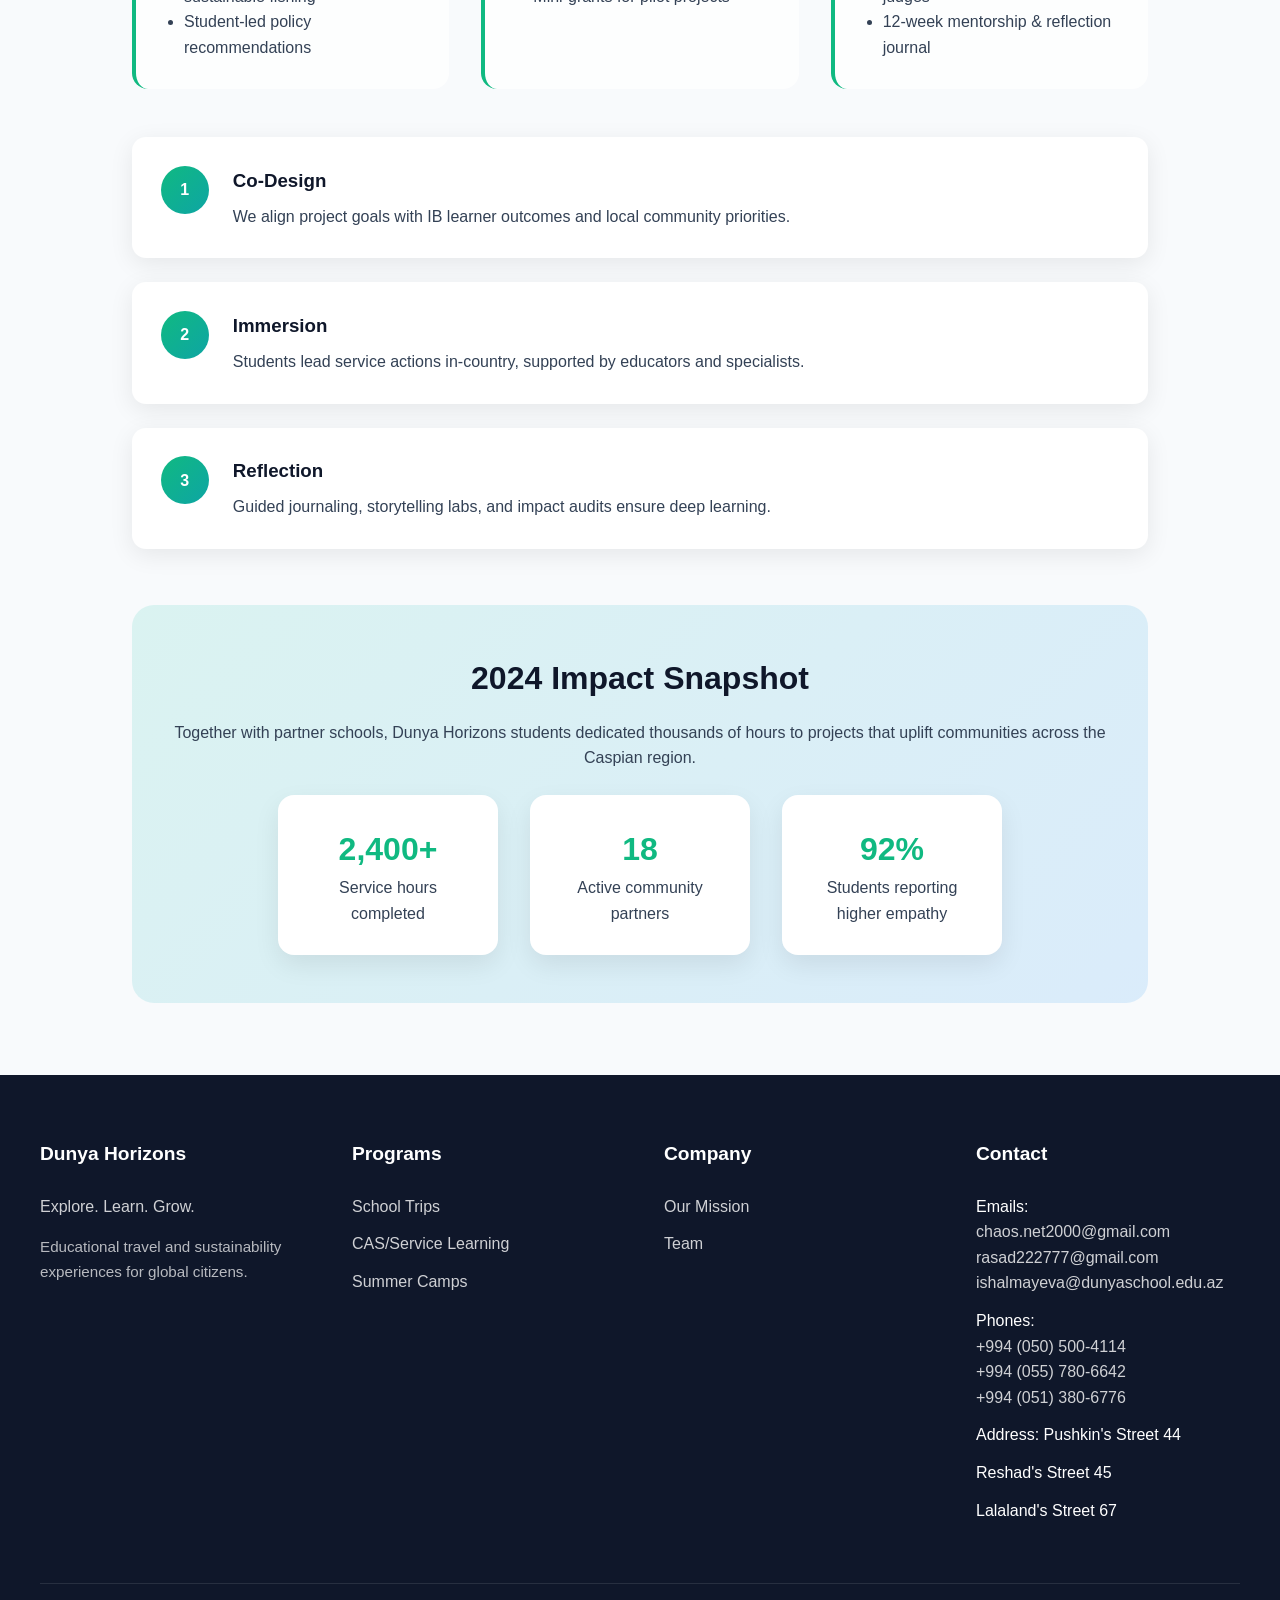
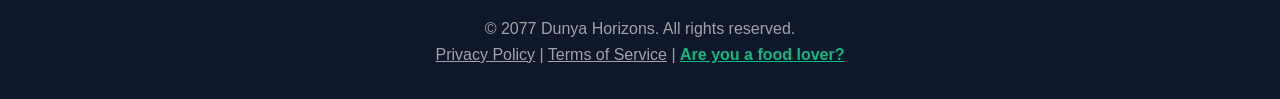
==== commit e3b23b1c: "thanks of god i did itgit add ." ====
--- a/html/cas.html
+++ b/html/cas.html
@@ -199,14 +199,14 @@
 <body>
     <header class="header" id="header">
         <div class="header-content">
-            <a href="Nice.html#home" class="logo">
+            <a href="index.html#home" class="logo">
                 <img src="img/horizon.png" alt="Dunya Horizons logo" class="logo-image">
                 Dunya Horizons
             </a>
             <nav>
                 <ul class="nav-menu" id="navMenu">
                     <li class="nav-item">
-                        <a href="Nice.html#home" class="nav-link">Home</a>
+                        <a href="index.html#home" class="nav-link">Home</a>
                     </li>
                     <li class="nav-item">
                         <a href="mission.html" class="nav-link">
@@ -230,7 +230,7 @@
                         </div>
                     </li>
                     <li class="nav-item">
-                        <a href="Nice.html#blog" class="nav-link">Students Projects</a>
+                        <a href="index.html#blog" class="nav-link">Students Projects</a>
                     </li>
                     <li class="nav-item">
                         <a href="game.html" class="nav-link">Game</a>
@@ -384,22 +384,27 @@
                     </ul>
                 </div>
                 <div class="footer-section">
-                    <h3>Contact Us</h3>
+                    <h3>Contact</h3>
+                    <ul class="footer-links">
                     <ul class="footer-links">
                         <li>Emails: <br><a href="mailto:chaos.net2000@gmail.com">chaos.net2000@gmail.com</br></a>
-                            <a href="mailto:rasad222777@gmail.com">rasad222777@gmail.com</a></li>
+                        <a href="mailto:rasad222777@gmail.com">rasad222777@gmail.com</a>
+                        <a href="mailto:ishalmayeva@dunyaschool.edu.az">ishalmayeva@dunyaschool.edu.az</a></li>
                         <li>Phones:<br><a href="tel:+9940505004114">+994 (050) 500-4114</a><br>
-                            <a href="tel:+9940557806642">+994 (055) 780-6642</a></li>
+                        <a href="tel:+9940557806642">+994 (055) 780-6642</a><br>
+                        <a href="tel:+9940513706776">+994 (051) 380-6776</a></li>
+
                         <li>Address: Pushkin's Street 44</li>
-                        <li>Address: Reshad's Street 45</li>
+                        <li>Reshad's Street 45</li>
+                        <li>Lalaland's Street 67</li>
                     </ul>
                 </div>
             </div>
             <div class="footer-bottom">
                 <p>
                 &copy; 2077 Dunya Horizons. All rights reserved. <br>
-                <a href="Nice.html#privacy" style="color: inherit;">Privacy Policy</a> |
-                <a href="Nice.html#terms" style="color: inherit;">Terms of Service</a> |
+                <a href="index.html#privacy" style="color: inherit;">Privacy Policy</a> |
+                <a href="index.html#terms" style="color: inherit;">Terms of Service</a> |
                 <a href="food.html" style="color: var(--primary); font-weight: 600;">Are you a food lover?</a>
                 </p> 
            </div>
@@ -407,13 +412,42 @@
     </footer>
 
     <script>
+        // Mobile navigation
         const burger = document.getElementById('burger');
         const navMenu = document.getElementById('navMenu');
         const navItems = document.querySelectorAll('.nav-item');
-
-        burger.addEventListener('click', () => {
-            navMenu.classList.toggle('active');
-        });
+        const navLinks = document.querySelectorAll('.nav-link');
+        const dropdownLinks = navMenu ? navMenu.querySelectorAll('.dropdown a') : [];
+
+        if (burger) {
+            burger.setAttribute('aria-expanded', 'false');
+        }
+
+        const setMenuState = (isOpen) => {
+            if (!navMenu) return;
+            navMenu.classList.toggle('active', isOpen);
+            document.body.classList.toggle('nav-open', isOpen);
+            if (burger) {
+                burger.classList.toggle('is-active', isOpen);
+                burger.setAttribute('aria-expanded', String(isOpen));
+            }
+        };
+
+        if (burger && navMenu) {
+            burger.addEventListener('click', () => {
+                const nextState = !navMenu.classList.contains('active');
+                setMenuState(nextState);
+            });
+        }
+
+        const closeMenuOnLink = (link) => {
+            link.addEventListener('click', () => {
+                if (window.innerWidth <= 768) {
+                    setMenuState(false);
+                    navItems.forEach(item => item.classList.remove('mobile-open'));
+                }
+            });
+        };
 
         navItems.forEach(item => {
             const link = item.querySelector('.nav-link');
@@ -427,6 +461,21 @@
             }
         });
 
+        navLinks.forEach(link => {
+            if (!link.querySelector('.dropdown-arrow')) {
+                closeMenuOnLink(link);
+            }
+        });
+
+        dropdownLinks.forEach(closeMenuOnLink);
+
+        window.addEventListener('resize', () => {
+            if (window.innerWidth > 768) {
+                setMenuState(false);
+                navItems.forEach(item => item.classList.remove('mobile-open'));
+            }
+        });
+
         const header = document.getElementById('header');
         window.addEventListener('scroll', () => {
             if (window.scrollY > 50) {
@@ -437,7 +486,6 @@
         });
 
         const sections = document.querySelectorAll('section[id]');
-        const navLinks = document.querySelectorAll('.nav-link');
 
         window.addEventListener('scroll', () => {
             let current = '';
--- a/html/css/nice.css
+++ b/html/css/nice.css
@@ -19,6 +19,24 @@
             background: var(--bg);
             line-height: 1.6;
             overflow-x: hidden;
+        }
+
+        html {
+            scroll-behavior: smooth;
+        }
+
+        body.nav-open {
+            overflow: hidden;
+        }
+
+        img,
+        video {
+            max-width: 100%;
+            height: auto;
+        }
+
+        iframe {
+            max-width: 100%;
         }
 
         h1, h2, h3, h4 {
@@ -195,13 +213,14 @@
         /* Hero Section */
         .hero {
             margin-top: 72px;
-            height: 90vh;
+            min-height: 90vh;
             position: relative;
             display: flex;
             align-items: center;
             justify-content: center;
             overflow: hidden;
             background: linear-gradient(135deg, #0EA5A4 0%, #10B981 100%);
+            padding: clamp(5rem, 12vw, 8rem) clamp(1.5rem, 6vw, 3rem);
         }
 
         .hero-bg {
@@ -322,13 +341,13 @@
 
         /* Container */
         .container {
-            max-width: 1280px;
+            max-width: min(1280px, 100%);
             margin: 0 auto;
-            padding: 0 2rem;
+            padding: 0 clamp(1.25rem, 4vw, 2.5rem);
         }
 
         section {
-            padding: 5rem 0;
+            padding: clamp(3.5rem, 8vw, 5rem) 0;
         }
 
         .section-header {
@@ -351,7 +370,7 @@
         /* Programs Grid */
         .programs-grid {
             display: grid;
-            grid-template-columns: repeat(auto-fit, minmax(350px, 1fr));
+            grid-template-columns: repeat(auto-fit, minmax(280px, 1fr));
             gap: 2rem;
         }
 
@@ -410,7 +429,7 @@
         /* How It Works */
         .steps-grid {
             display: grid;
-            grid-template-columns: repeat(auto-fit, minmax(250px, 1fr));
+            grid-template-columns: repeat(auto-fit, minmax(240px, 1fr));
             gap: 2.5rem;
             margin-top: 3rem;
         }
@@ -543,7 +562,7 @@
         /* Blog Highlights */
         .blog-grid {
             display: grid;
-            grid-template-columns: repeat(auto-fit, minmax(300px, 1fr));
+            grid-template-columns: repeat(auto-fit, minmax(240px, 1fr));
             gap: 2rem;
         }
 
@@ -898,6 +917,22 @@
         }
 
         @media (max-width: 768px) {
+            .header {
+                height: 78px;
+            }
+
+            .header.scrolled {
+                height: 72px;
+            }
+
+            .header-content {
+                padding: 0 1.25rem;
+            }
+
+            .logo-image {
+                height: 56px;
+            }
+
             .burger {
                 display: flex;
             }
@@ -966,6 +1001,24 @@
             .contact-form {
                 padding: 2rem 1.5rem;
             }
+
+            section {
+                padding: 3rem 0;
+            }
+        }
+
+        @media (max-width: 600px) {
+            .hero {
+                margin-top: 64px;
+            }
+
+            .hero-content {
+                padding: 1.5rem;
+            }
+
+            .header-content {
+                padding: 0 1rem;
+            }
         }
 
         @media (max-width: 480px) {
@@ -979,6 +1032,10 @@
 
             .testimonial {
                 padding: 2rem 1.5rem;
+            }
+
+            section {
+                padding: 2.5rem 0;
             }
         }
         /* Logo image next to the site name */
